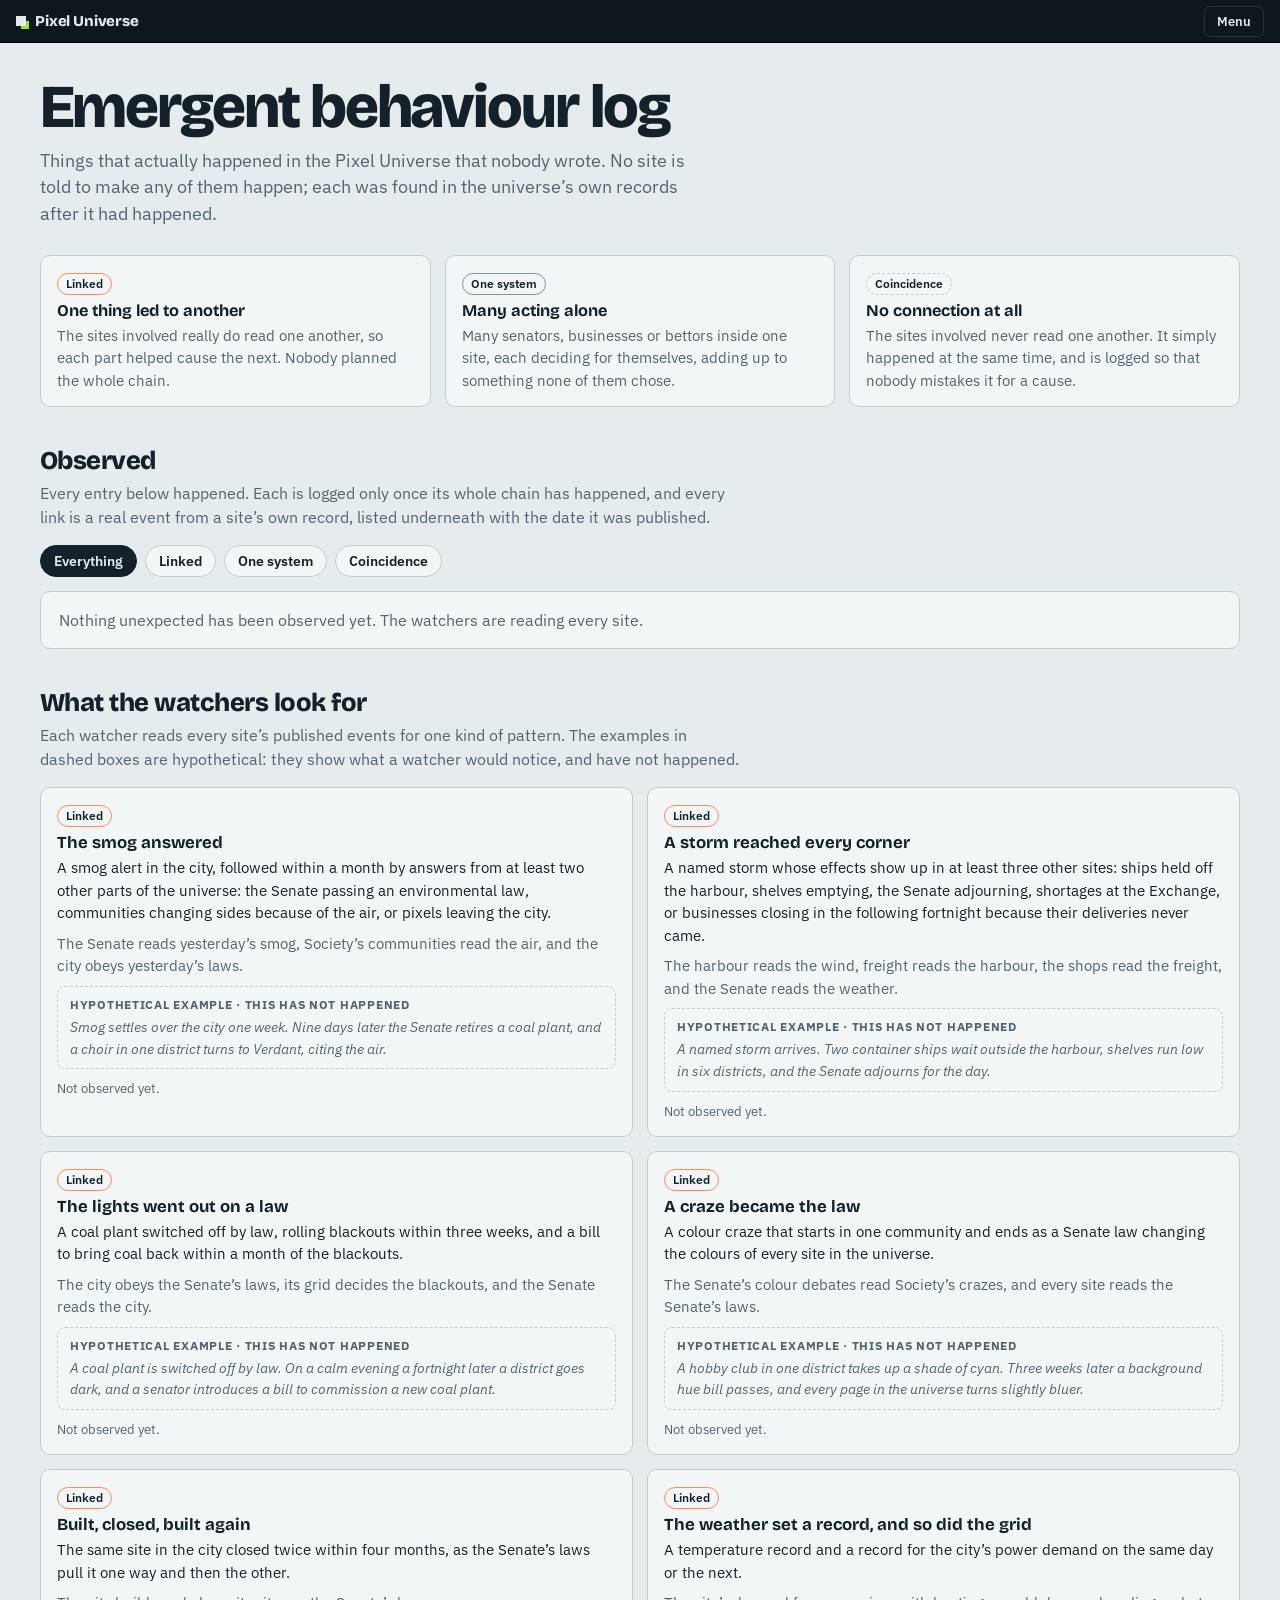
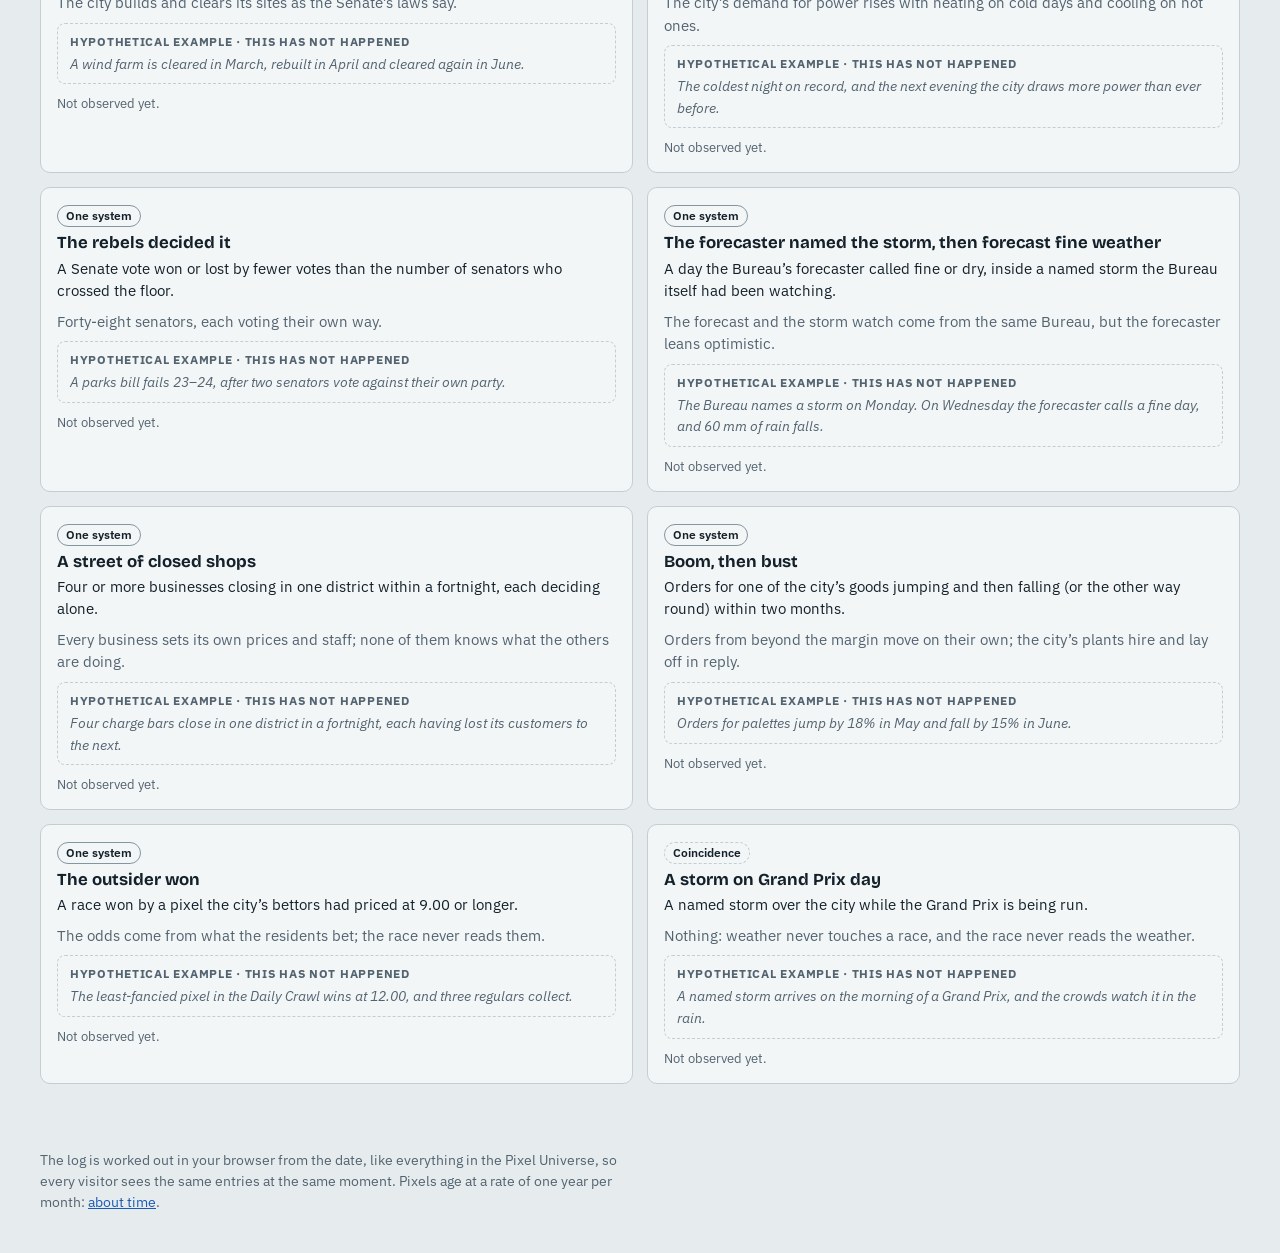
==== emergence.html @ a03eebe9 "Add files via upload" ====
<!doctype html>
<html lang="en">
<head>
<meta charset="utf-8">
<meta name="viewport" content="width=device-width, initial-scale=1, viewport-fit=cover">
<title>Emergent behaviour log · The Pixel Universe</title>
<meta name="description" content="Things that actually happened in the Pixel Universe that nobody wrote, each traced through the universe's own records.">
<meta name="theme-color" content="#0E171C">
<link rel="icon" href="data:image/svg+xml,%3Csvg xmlns=%22http://www.w3.org/2000/svg%22 viewBox=%220 0 9 9%22 shape-rendering=%22crispEdges%22%3E%3Cpath fill=%22%230E171C%22 d=%22M0 0h9v9H0z%22/%3E%3Cpath fill=%22%23E1E9EC%22 d=%22M2 2h4v4H2z%22/%3E%3Cpath fill=%22%23FF8A5C%22 d=%22M5 5h2v2H5z%22/%3E%3C/svg%3E">
<link rel="preconnect" href="https://fonts.googleapis.com">
<link rel="preconnect" href="https://fonts.gstatic.com" crossorigin>
<link href="https://fonts.googleapis.com/css2?family=Bricolage+Grotesque:opsz,wght@12..96,500;12..96,700;12..96,800&family=IBM+Plex+Sans:ital,wght@0,400;0,500;0,600;1,400&display=swap" rel="stylesheet">
<link rel="stylesheet" href="hub.css">
<style>
  .log-main { padding-bottom: 48px; }
  .travel { background: var(--surface); border-left: 3px solid var(--link); padding: 10px 14px; margin: 0 0 18px; }
  .how { display: grid; grid-template-columns: repeat(3, minmax(0, 1fr)); gap: 14px; margin: 6px 0 26px; }
  .how div { background: var(--surface); border: 1px solid var(--line); border-radius: 10px; padding: 14px 16px; }
  .how h2 { margin: 6px 0 4px; font: 700 1.02rem/1.2 var(--display); }
  .how p { margin: 0; color: var(--muted); font-size: 0.9375rem; }
  .filters { display: flex; flex-wrap: wrap; gap: 8px; margin: 0 0 14px; }
  .filters button { font: 600 0.875rem var(--body); padding: 6px 13px; border-radius: 999px; border: 1px solid var(--line); background: var(--surface); color: var(--ink); cursor: pointer; }
  .filters button[aria-pressed="true"] { background: var(--ink); color: var(--bg); border-color: var(--ink); }
  .entries { list-style: none; margin: 0; padding: 0; display: grid; gap: 14px; }
  .entry { background: var(--surface); border: 1px solid var(--line); border-radius: 10px; padding: 16px 18px; }
  .entry .meta { display: flex; flex-wrap: wrap; align-items: center; gap: 6px 12px; color: var(--muted); font-size: 0.875rem; }
  .entry .observed { color: var(--ink); font-weight: 600; }
  .entry h3 { margin: 6px 0 6px; font: 800 1.3rem/1.2 var(--display); letter-spacing: -0.01em; }
  .entry > p { margin: 0 0 10px; }
  .entry .via { color: var(--muted); font-size: 0.9375rem; }
  .chain { list-style: none; margin: 12px 0 0; padding: 0 0 0 14px; border-left: 2px solid var(--line); }
  .chain li { position: relative; padding: 4px 0 8px 6px; font-size: 0.9375rem; }
  .chain li::before { content: ""; position: absolute; left: -20px; top: 11px; width: 10px; height: 10px; background: var(--c, #8496A0); }
  .chain .src { color: var(--muted); font-size: 0.8125rem; display: block; }
  .watchers { list-style: none; margin: 0; padding: 0; display: grid; grid-template-columns: repeat(2, minmax(0, 1fr)); gap: 14px; }
  .watcher { background: var(--surface); border: 1px solid var(--line); border-radius: 10px; padding: 14px 16px; }
  .watcher h3 { margin: 6px 0 4px; font: 700 1.05rem/1.2 var(--display); }
  .watcher p { margin: 0 0 8px; font-size: 0.9375rem; }
  .watcher .seen { color: var(--muted); font-size: 0.8125rem; }
  .hypo { border: 1.5px dashed var(--line); border-radius: 8px; padding: 9px 12px; margin: 8px 0 6px; color: var(--muted); font-size: 0.9rem; font-style: italic; }
  .hypo b { display: block; font-style: normal; font-size: 0.75rem; letter-spacing: 0.06em; text-transform: uppercase; color: var(--muted); margin-bottom: 2px; }
  h2.section { font: 800 1.6rem/1.1 var(--display); letter-spacing: -0.02em; margin: 40px 0 6px; }
  .section-lede { margin: 0 0 16px; color: var(--muted); max-width: 70ch; }
  @media (max-width: 860px) { .how, .watchers { grid-template-columns: minmax(0, 1fr); } }
</style>
</head>
<body>
<script src="nav.js" data-site="universe"></script>

<header class="wrap intro">
  <h1>Emergent behaviour log</h1>
  <p class="lede">Things that actually happened in the Pixel Universe that nobody wrote. No site is told to make any of them happen; each was found in the universe’s own records after it had happened.</p>
</header>

<main class="wrap log-main" id="main">
  <p class="travel" id="travel" hidden></p>
  <section class="how" aria-label="How the log is kept">
    <div><span class="kind linked">Linked</span><h2>One thing led to another</h2><p>The sites involved really do read one another, so each part helped cause the next. Nobody planned the whole chain.</p></div>
    <div><span class="kind one">One system</span><h2>Many acting alone</h2><p>Many senators, businesses or bettors inside one site, each deciding for themselves, adding up to something none of them chose.</p></div>
    <div><span class="kind coincidence">Coincidence</span><h2>No connection at all</h2><p>The sites involved never read one another. It simply happened at the same time, and is logged so that nobody mistakes it for a cause.</p></div>
  </section>

  <h2 class="section">Observed</h2>
  <p class="section-lede">Every entry below happened. Each is logged only once its whole chain has happened, and every link is a real event from a site’s own record, listed underneath with the date it was published.</p>
  <div class="filters" role="group" aria-label="Show">
    <button type="button" data-k="" aria-pressed="true">Everything</button>
    <button type="button" data-k="linked" aria-pressed="false">Linked</button>
    <button type="button" data-k="one system" aria-pressed="false">One system</button>
    <button type="button" data-k="coincidence" aria-pressed="false">Coincidence</button>
  </div>
  <ol class="entries" id="entries"><li class="entry"><p class="dim" style="color:var(--muted)">Reading the universe’s records, from the first Daily Crawl to now…</p></li></ol>

  <h2 class="section">What the watchers look for</h2>
  <p class="section-lede">Each watcher reads every site’s published events for one kind of pattern. The examples in dashed boxes are hypothetical: they show what a watcher would notice, and have not happened.</p>
  <ul class="watchers" id="watchers"></ul>
</main>

<footer class="wrap foot">
  <p>The log is worked out in your browser from the date, like everything in the Pixel Universe, so every visitor sees the same entries at the same moment. Pixels age at a rate of one year per month: <a href="https://dvexperiments.github.io/City/#/time">about time</a>.</p>
</footer>

<script>window.PixelUniverseOptions = Object.assign(window.PixelUniverseOptions || {}, { senateSkipGlacial: true });</script>
<script src="shared.js"></script>
<script src="https://dvexperiments.github.io/Glacial/js/pixels.js"></script>
<script src="https://dvexperiments.github.io/Glacial/js/sim.js"></script>
<script src="https://dvexperiments.github.io/Glacial/js/league.js"></script>
<script src="https://dvexperiments.github.io/Weather/universe.js"></script>
<script src="https://dvexperiments.github.io/Senate/universe.js"></script>
<script src="https://dvexperiments.github.io/City/universe.js"></script>
<script src="https://dvexperiments.github.io/City/census.js"></script>
<script src="https://dvexperiments.github.io/Exchange/universe.js"></script>
<script src="https://dvexperiments.github.io/City/society.js"></script>
<script src="https://dvexperiments.github.io/Bookmaker/universe.js"></script>
<script src="emergence.js"></script>
<script src="emergence-page.js"></script>
</body>
</html>
---- hub.css ----
/* The Pixel Universe hub. Glacial's tokens, so the Senate's laws restyle the hub too. */
:root {
  --bg: #E6ECEE; --surface: #F3F6F7; --ink: #14212A; --muted: #536370; --line: #C3CED3; --line-soft: #D6DEE2;
  --link: #1C5AB3; --screen: #0E171C; --bezel: #1E2A31; --win: #14212A; --focus: #1C5AB3;
  --display: "Bricolage Grotesque", "Arial Narrow", system-ui, sans-serif;
  --body: "IBM Plex Sans", system-ui, -apple-system, "Segoe UI", sans-serif;
  --wrap: 1240px;
  --chrome: #0E171C; --chrome-ink: #E1E9EC; --chrome-muted: #8496A0;
  color-scheme: light;
  box-sizing: border-box;
  padding-bottom: env(safe-area-inset-bottom, 0px);
}
@media (prefers-color-scheme: dark) {
  :root {
    --bg: #10181D; --surface: #162128; --ink: #E1E9EC; --muted: #93A4AE; --line: #2C3A42; --line-soft: #202C33;
    --link: #82B6FF; --screen: #0A1115; --bezel: #24323A; --win: #E1E9EC; --focus: #82B6FF;
    --chrome: #0A1115;
    color-scheme: dark;
  }
}
*, *::before, *::after { box-sizing: inherit; }
body { margin: 0; background: var(--bg); color: var(--ink); font: 16px/1.5 var(--body); -webkit-font-smoothing: antialiased; }
a { color: var(--link); }
:focus-visible { outline: 3px solid var(--focus); outline-offset: 2px; }
.wrap { max-width: var(--wrap); margin: 0 auto; padding: 0 20px; }
.dim { color: var(--chrome-muted); margin: 0; }
.body .dim { color: var(--muted); }

.intro { padding-top: 34px; padding-bottom: 22px; }
.intro h1 { font: 800 clamp(2.2rem, 5.5vw, 3.8rem)/1 var(--display); letter-spacing: -0.035em; margin: 0 0 10px; }
.lede { margin: 0; color: var(--muted); font-size: 1.1rem; max-width: 60ch; font-variant-numeric: tabular-nums; }

/* ------------------------------------------------ the desk */
.desk { display: grid; grid-template-columns: repeat(12, minmax(0, 1fr)); gap: 18px; padding-bottom: 20px; }
.w-city { grid-column: 1 / 9; grid-row: span 2; }
.w-glacial, .w-news { grid-column: 9 / 13; }
.w-emerge { grid-column: 1 / 9; } .w-radio { grid-column: 9 / 13; }
.w-senate { grid-column: 1 / 5; } .w-weather { grid-column: 5 / 9; } .w-book { grid-column: 9 / 13; }
.w-census { grid-column: 1 / 5; } .w-museum { grid-column: 5 / 9; } .w-exchange { grid-column: 9 / 13; }
.w-bank { grid-column: 1 / 5; } .w-society { grid-column: 5 / 9; } .w-jobs { grid-column: 9 / 13; }
.w-school { grid-column: 1 / 7; } .w-uni { grid-column: 7 / 13; }
.w-wire { grid-column: 1 / 13; }
@media (max-width: 1100px) {
  .desk { grid-template-columns: repeat(2, minmax(0, 1fr)); }
  .desk > .win { grid-column: auto; grid-row: auto; }
  .w-city, .w-wire, .w-emerge { grid-column: 1 / -1 !important; }
}
@media (max-width: 680px) { .desk { grid-template-columns: minmax(0, 1fr); } .desk > .win { grid-column: 1 / -1 !important; } }

/* ------------------------------------------------ a window */
.win { background: var(--surface); border: 1px solid var(--line); border-radius: 10px; overflow: hidden; display: flex; flex-direction: column; min-width: 0; }
.win[data-href] { cursor: pointer; transition: box-shadow 0.15s ease, transform 0.15s ease; }
.win[data-href]:hover { box-shadow: 0 10px 26px rgba(20, 33, 42, 0.16); transform: translateY(-1px); }
@media (prefers-reduced-motion: reduce) { .win[data-href] { transition: none; } .win[data-href]:hover { transform: none; } }
.bar { display: flex; align-items: center; gap: 9px; background: var(--chrome); color: var(--chrome-ink); padding: 8px 10px 8px 12px; min-height: 40px; }
.bar i { width: 9px; height: 9px; background: var(--c); flex: none; }
.bar h2 { margin: 0; font: 700 0.98rem/1.1 var(--display); letter-spacing: -0.005em; white-space: nowrap; }
.bar .live { margin-left: auto; color: var(--chrome-muted); font-size: 0.8125rem; white-space: nowrap; overflow: hidden; text-overflow: ellipsis; font-variant-numeric: tabular-nums; }
.bar .open { margin-left: 10px; color: var(--chrome-ink); font-size: 0.8125rem; font-weight: 600; text-decoration: none; border: 1px solid #2C3A42; border-radius: 5px; padding: 3px 9px; }
.bar .live + .open { margin-left: 10px; }
.bar h2 + .open { margin-left: auto; }
.bar .open:hover { background: #1E2A31; }
.body { padding: 14px 16px 16px; flex: 1; }
.cap { margin: 0; padding: 10px 14px 12px; font-size: 0.9375rem; color: var(--muted); border-top: 1px solid var(--line-soft); }
.cap b { color: var(--ink); font-weight: 600; }

.screen { background: var(--screen); flex: 1; }
/* City's own renderer draws into #city-view; the shield keeps it a view (no drag, no wheel) so the window opens City */
.city-screen { position: relative; aspect-ratio: 4 / 3; flex: 1 0 auto; }
#city-view { position: absolute; inset: 0; display: block; width: 100%; height: 100%; }
#city-map { display: block; width: 100%; height: auto; aspect-ratio: 4 / 3; image-rendering: pixelated; image-rendering: crisp-edges; }
.shield { position: absolute; inset: 0; }

/* the race */
.race { padding: 16px 16px 12px; color: var(--chrome-ink); }
.race h3 { margin: 0 0 2px; font: 700 1.15rem var(--display); }
.race .sub { margin: 0 0 14px; color: var(--chrome-muted); font-size: 0.875rem; }
.lane { display: grid; grid-template-columns: 6.5rem minmax(0, 1fr) 3rem; gap: 10px; align-items: center; padding: 5px 0; font-size: 0.875rem; }
.lane .track { position: relative; height: 8px; background: #1E2A31; }
.lane .track span { position: absolute; top: 0; width: 8px; height: 8px; margin-left: -8px; box-shadow: 0 0 8px currentColor; }
.lane .pct { text-align: right; color: var(--chrome-muted); font-variant-numeric: tabular-nums; }
.lane .nm { white-space: nowrap; overflow: hidden; text-overflow: ellipsis; }
.lane .nm small { display: block; color: var(--chrome-muted); font-size: 0.75rem; }

/* text windows */
.big { font: 800 2.3rem/1 var(--display); letter-spacing: -0.02em; margin: 0 0 4px; font-variant-numeric: tabular-nums; }
.head { font: 700 1.3rem/1.15 var(--display); margin: 0 0 8px; text-wrap: balance; }
.p { margin: 0 0 10px; }
.mini { list-style: none; margin: 10px 0 0; padding: 0; font-size: 0.9375rem; }
.mini li { padding: 7px 0; border-top: 1px solid var(--line-soft); }
.mini li small { color: var(--muted); }
.muted { color: var(--muted); }
.compbar { display: flex; height: 12px; background: var(--line-soft); margin: 10px 0 6px; }
.compbar i { display: block; height: 100%; }
.key { display: flex; gap: 12px; flex-wrap: wrap; color: var(--muted); font-size: 0.8125rem; margin: 0; }
.key span::before { content: ""; display: inline-block; width: 0.7em; height: 0.7em; margin-right: 0.35em; background: var(--c); vertical-align: -0.02em; }
.odds { width: 100%; border-collapse: collapse; font-variant-numeric: tabular-nums; }
.odds td { padding: 6px 0; border-top: 1px solid var(--line-soft); }
.odds td:last-child { text-align: right; font: 800 1.2rem var(--display); }
.chip { display: inline-block; width: 0.7em; height: 0.7em; margin-right: 0.45em; background: var(--c); vertical-align: -0.02em; box-shadow: 0 0 0 1px rgba(20, 33, 42, 0.18); }
.person { display: flex; gap: 12px; align-items: flex-start; margin-top: 12px; }
.person .sq { flex: none; width: 44px; height: 44px; background: var(--screen); display: grid; place-items: center; border-radius: 6px; }
.person .sq i { width: 12px; height: 12px; background: var(--c); box-shadow: 0 0 10px var(--c); }
.person q { display: block; color: var(--muted); font-size: 0.9375rem; margin-top: 2px; }

/* the emergent behaviour log */
.emerge { list-style: none; margin: 0; padding: 0; }
.emerge li { padding: 9px 0; border-bottom: 1px solid var(--line-soft); }
.emerge li:last-child { border-bottom: 0; }
.emerge .meta { display: flex; flex-wrap: wrap; align-items: center; gap: 4px 10px; color: var(--muted); font-size: 0.8125rem; }
.emerge h3 { margin: 3px 0 2px; font: 700 1rem/1.25 var(--display); }
.emerge p { margin: 0; font-size: 0.9375rem; color: var(--muted); }
.kind { display: inline-block; padding: 1px 8px; border-radius: 999px; border: 1px solid var(--line); font-size: 0.75rem; font-weight: 600; color: var(--ink); white-space: nowrap; }
.kind.linked { border-color: #FF8A5C; } .kind.one { border-color: #8496A0; } .kind.coincidence { border-style: dashed; }
.emerge-foot { margin: 10px 0 0; font-size: 0.8125rem; color: var(--muted); }

/* the wire */
.wire { list-style: none; margin: 0; padding: 6px 16px 10px; columns: 2 30rem; column-gap: 32px; }
.wire li { break-inside: avoid; display: grid; grid-template-columns: 3.4rem 1fr; gap: 10px; padding: 7px 0; border-bottom: 1px solid var(--line-soft); font-size: 0.9375rem; }
.wire time { color: var(--muted); font-variant-numeric: tabular-nums; }
.wire .src { display: block; color: var(--muted); font-size: 0.8125rem; }
.wire .src::before { content: ""; display: inline-block; width: 0.6em; height: 0.6em; margin-right: 0.4em; background: var(--c); vertical-align: 0.02em; }
.wire li.big-news { font-weight: 600; }

.foot { padding-top: 18px; padding-bottom: 40px; color: var(--muted); font-size: 0.875rem; }
.foot p { margin: 0; max-width: 75ch; }

.fadrow { display: flex; align-items: center; gap: 8px; margin: 4px 0; }
.fadrow .sw { width: 12px; height: 12px; flex: none; background: var(--c); box-shadow: inset 0 0 0 1px rgba(0,0,0,0.25); }
.fadrow b { font-weight: 600; } .fadrow span:last-child { margin-left: auto; color: var(--muted); }
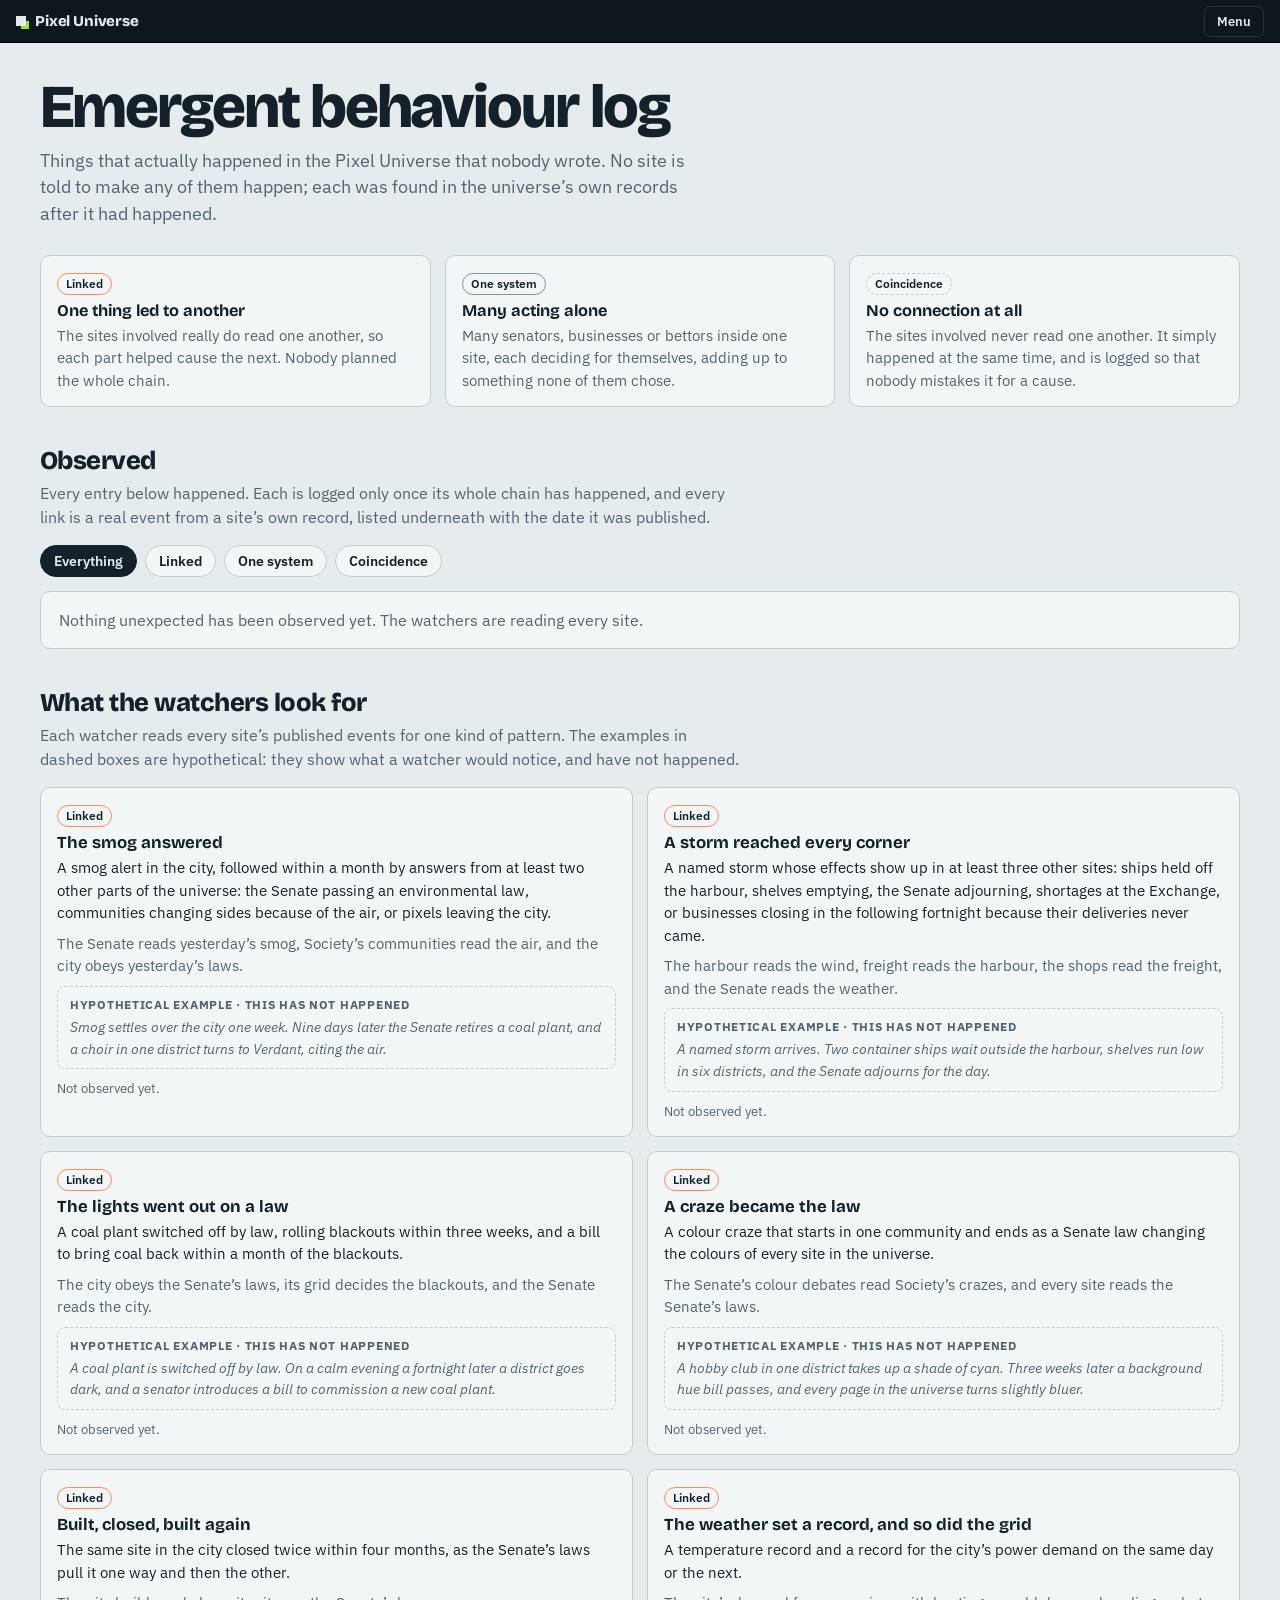
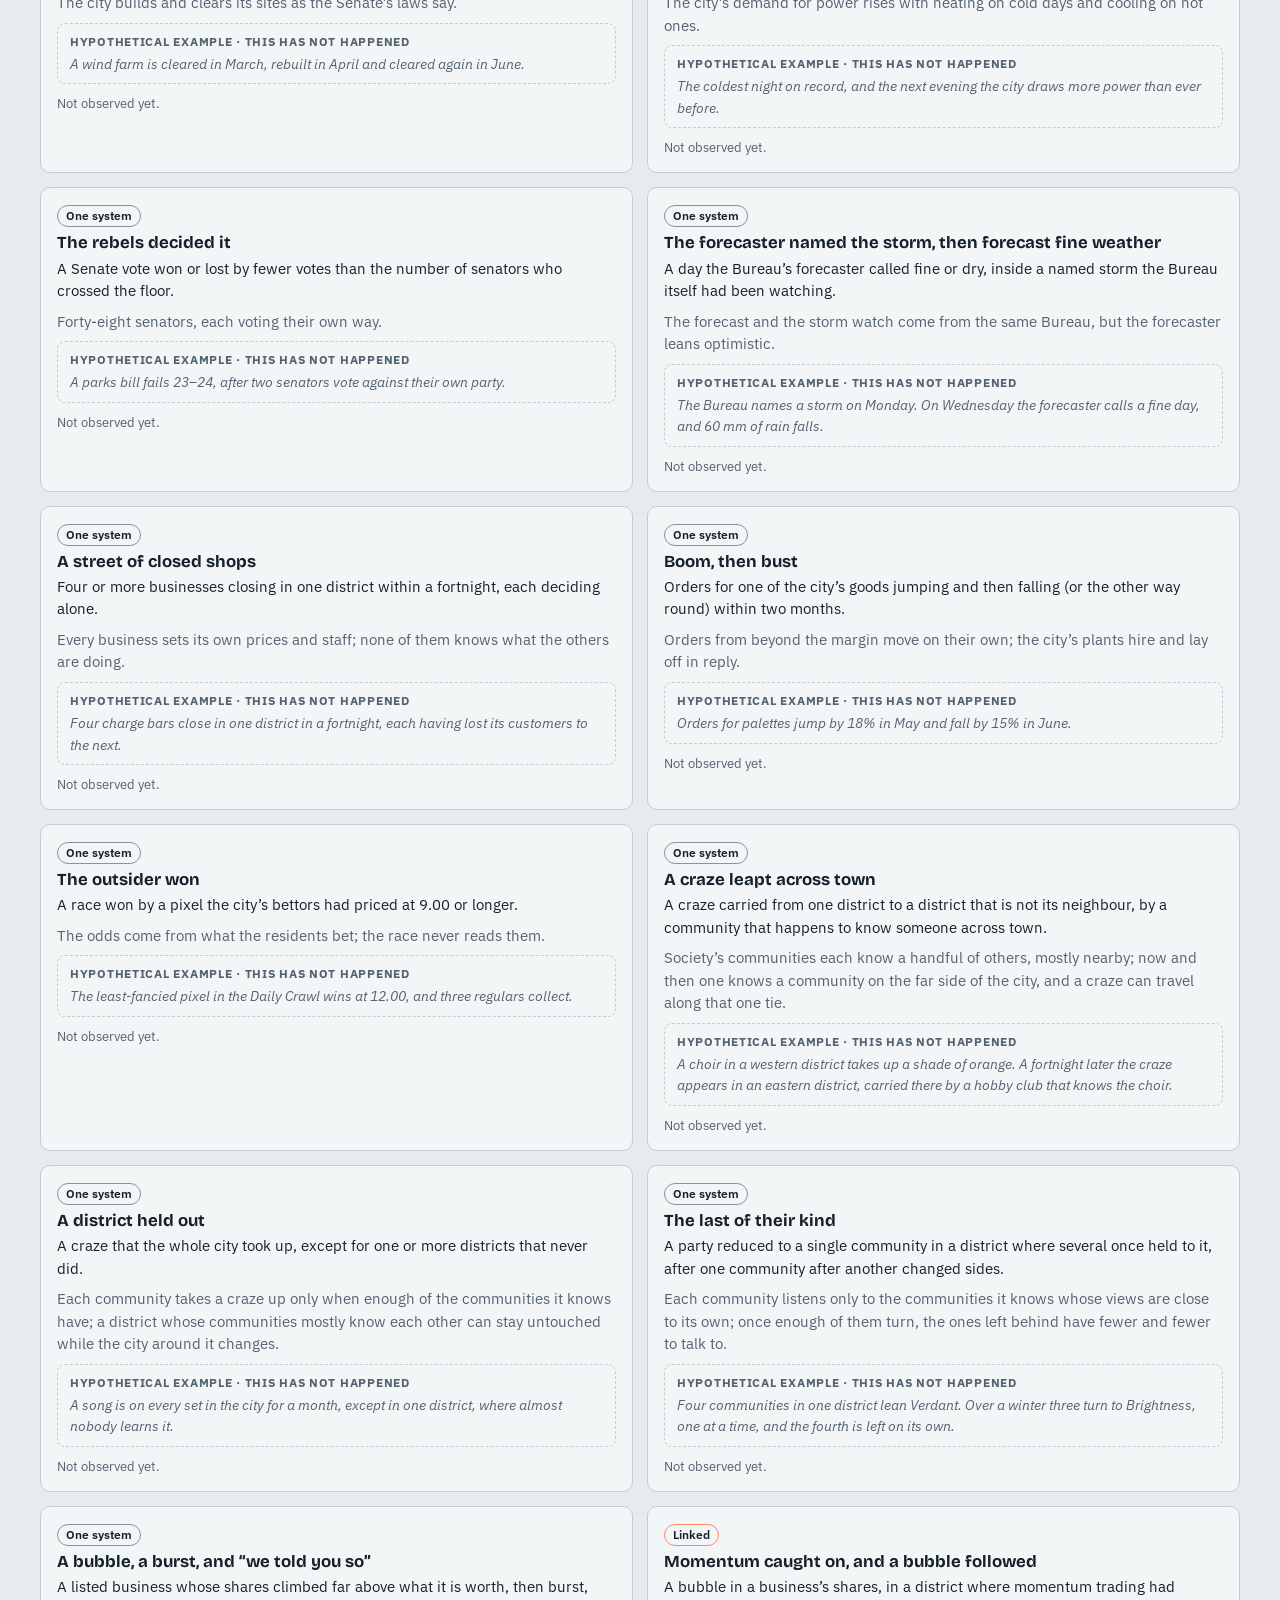
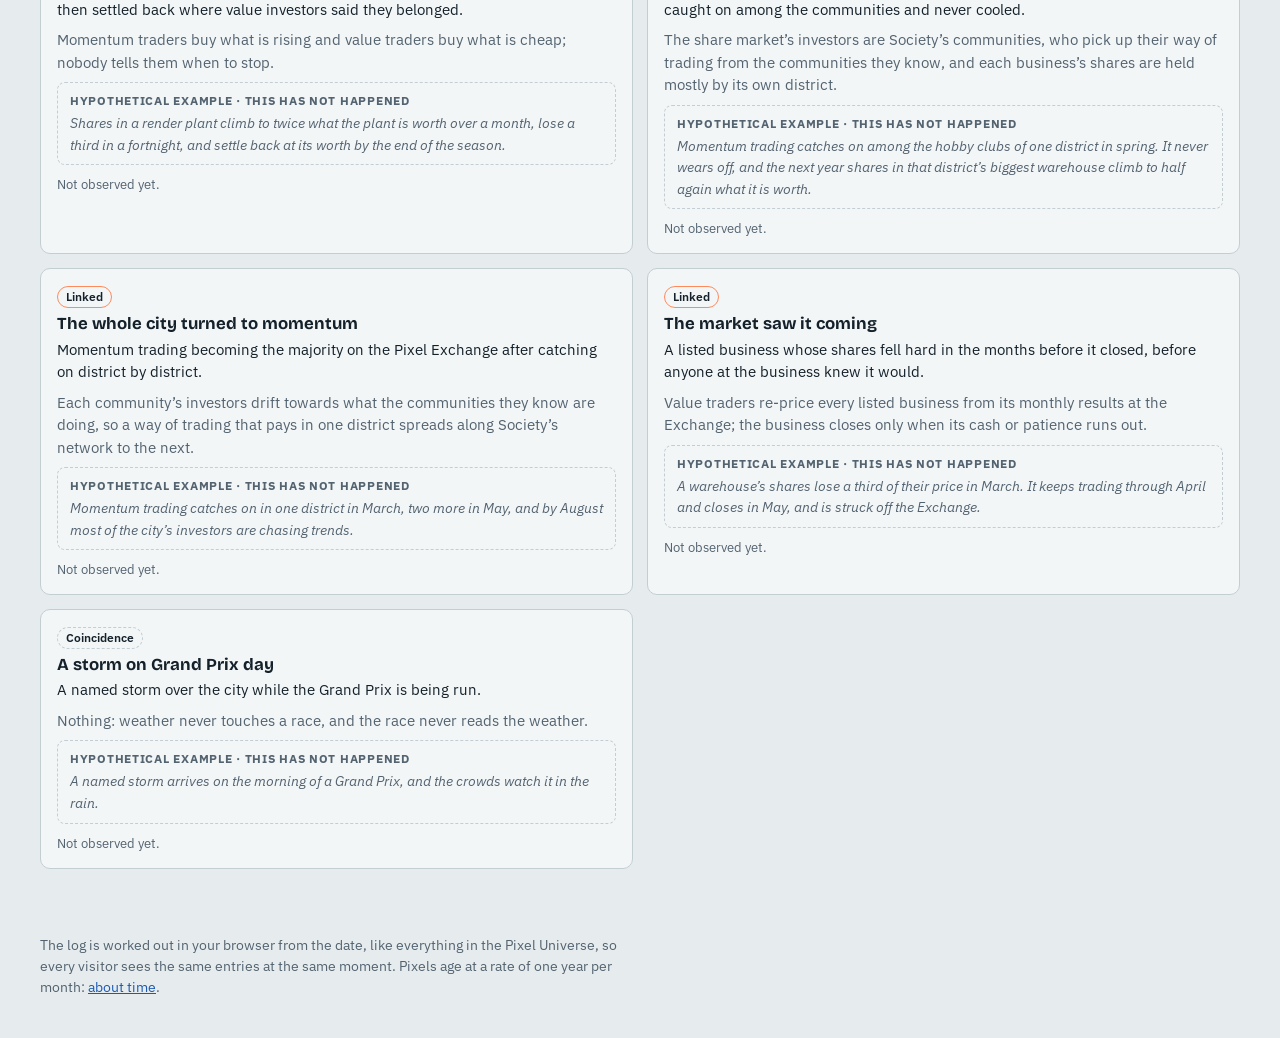
==== commit f7ee7edc: "Add files via upload" ====
--- a/emergence.html
+++ b/emergence.html
@@ -90,6 +90,7 @@
 <script src="https://dvexperiments.github.io/City/census.js"></script>
 <script src="https://dvexperiments.github.io/Exchange/universe.js"></script>
 <script src="https://dvexperiments.github.io/City/society.js"></script>
+<script src="https://dvexperiments.github.io/Exchange/shares.js"></script>
 <script src="https://dvexperiments.github.io/Bookmaker/universe.js"></script>
 <script src="emergence.js"></script>
 <script src="emergence-page.js"></script>
